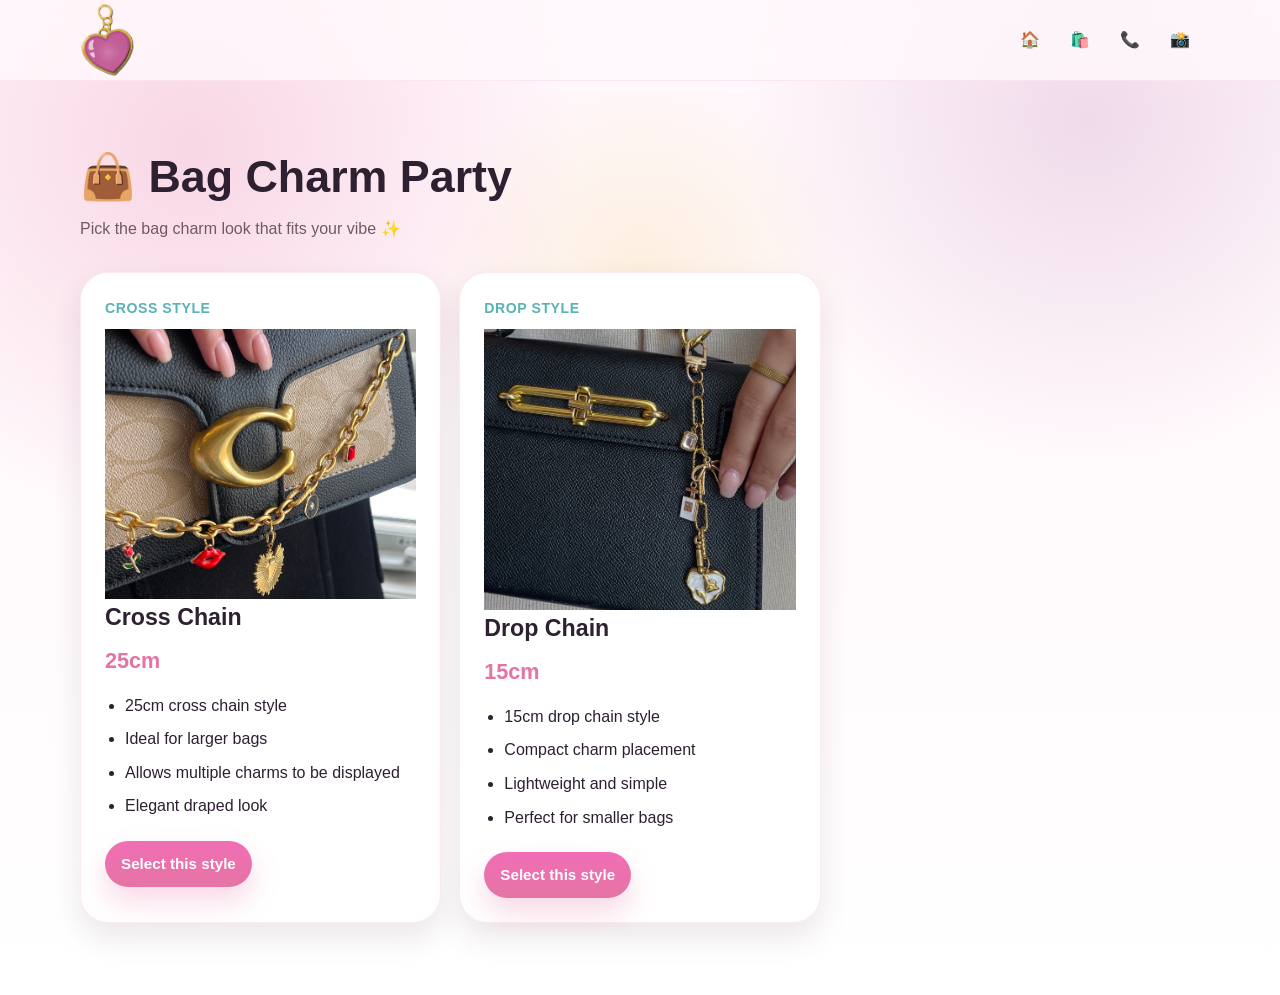
==== bagcharm.html @ 3f1e947e "Assignment03:Added JavaScript features: hamburger menu, form validation, back-to-top button, dynamic" ====
<!doctype html>
<html lang="en">
  <head>
    <meta charset="utf-8" />
    <meta name="viewport" content="width=device-width, initial-scale=1" />
    <title>Make It Charm</title>
    <link rel="stylesheet" href="styles.css" />
  </head>

  <body class="page-bg">
    <header class="site-header">
      <div class="container header-inner">
          <a class="logo-wrap" href="index.html" aria-label="Make It Charm home">
              <img src="images/charmnobg.png" alt="Make It Charm logo" class="logo-img" />
          </a>
          <button class="nav-toggle" aria-label="Open menu" aria-expanded="false">
            <span></span>
            <span></span>
            <span></span>
          </button>
          <nav class="site-nav" aria-label="Primary navigation">
            <ul class="nav-list">
                <li><a class="nav-link" href="index.html">🏠</a></li>
                <li><a class="nav-link" href="index.html#packages">🛍️</a></li>
                <li><a class="nav-link" href="contact.html">📞</a></li>
                <li><a class="nav-link" href="https://instagram.com/makeitcharmx" target="_blank">📸</a></li>
            </ul>
          </nav>
      </div>
    </header>


      <section class="section">
        <div class="container">
          <h2 class="section-title">👜 Bag Charm Party</h2>
          <p class="subtext">Pick the bag charm look that fits your vibe ✨</p>

          <div class="card-row chain-card-row">
            <article class="price-card chain-card">
              <p class="package-mini-tag">Cross style</p>
              <img src="images/CrossChain.JPG" alt="Cross chain bag charm style" class="chain-image" />
              <h3>Cross Chain</h3>
              <p class="package-price">25cm</p>
              <ul class="list">
                <li>25cm cross chain style</li>
                <li>Ideal for larger bags</li>
                <li>Allows multiple charms to be displayed</li>
                <li>Elegant draped look</li>
              </ul>
              <a class="btn btn-small" href="contact.html">Select this style</a>
            </article>

            <article class="price-card chain-card">
              <p class="package-mini-tag">Drop style</p>
              <img src="images/DropChain.jpeg" alt="Drop chain bag charm style" class="chain-image" />
              <h3>Drop Chain</h3>
              <p class="package-price">15cm</p>
              <ul class="list">
                <li>15cm drop chain style</li>
                <li>Compact charm placement</li>
                <li>Lightweight and simple</li>
                <li>Perfect for smaller bags</li>
              </ul>
              <a class="btn btn-small" href="contact.html">Select this style</a>
            </article>
          </div>
        </div>
      </section>

      <script src="script.js"></script>
      <button id="backToTop" class="back-to-top" aria-label="Back to top">↑</button>
      <script src="script.js"></script>
  </body>
</html>
---- styles.css ----
@font-face {
  font-family: "Candelis Demo";
  src: url("fonts/CandelisDEMO-Regular.ttf") format("truetype");
  font-weight: normal;
  font-style: normal;
}

*,
*::before,
*::after {
  box-sizing: border-box;
}

:root {
  --bg: #fff8fc;
  --surface: #ffffff;
  --surface-soft: #fff2f7;
  --ink: #2d2031;
  --muted: #6f5a69;

  --pink-main: #e574a4;
  --pink-soft: #dd8ab1;
  --pink-warm: #e48798;
  --lilac: #d3a5cb;
  --teal: #59b3b5;
  --yellow: #fec82d;
  --yellow-soft: #f1c15a;
  --peach: #e3a08b;

  --border: rgba(45, 32, 49, 0.12);
  --radius-lg: 28px;
  --radius-md: 20px;
  --radius-sm: 14px;

  --shadow-soft: 0 12px 30px rgba(229, 116, 164, 0.12);
  --shadow-card: 0 14px 30px rgba(45, 32, 49, 0.10);
}

html {
  scroll-behavior: smooth;
}

body {
  margin: 0;
  font-family: "Trebuchet MS", "Segoe UI", Arial, sans-serif;
  color: var(--ink);
  background: var(--bg);
  line-height: 1.6;
}

img {
  max-width: 100%;
  display: block;
}

.container {
  width: min(1120px, 92%);
  margin: 0 auto;
}

.page-bg {
  background:
    radial-gradient(circle at 15% 15%, rgba(229, 116, 164, 0.25), transparent 28%),
    radial-gradient(circle at 85% 12%, rgba(211, 165, 203, 0.35), transparent 25%),
    radial-gradient(circle at 50% 28%, rgba(241, 193, 90, 0.18), transparent 22%),
    linear-gradient(180deg, #fff7fb 0%, #fffafc 45%, #ffffff 100%);
}

/* header */

.site-header {
  position: sticky;
  top: 0;
  z-index: 100;
  background: rgba(255, 248, 252, 0.82);
  backdrop-filter: blur(12px);
  border-bottom: 1px solid rgba(229, 116, 164, 0.12);
}

.header-inner {
  display: flex;
  align-items: center;
  justify-content: space-between;
  min-height: 44px;
  padding: 4px 0;
  gap: 12px;
}

.logo-wrap {
  display: inline-flex;
  align-items: center;
  text-decoration: none;
}

.logo-img {
  width: 72px;
  max-width: none;
  height: auto;
}

.site-nav {
  margin-left: auto;
}

.nav-list {
  display: flex;
  align-items: center;
  gap: 10px;
  list-style: none;
  margin: 0;
  padding: 0;
}

.nav-link {
  display: inline-flex;
  align-items: center;
  justify-content: center;
  padding: 8px 10px;
  border-radius: 999px;
  text-decoration: none;
  color: var(--ink);
  font-weight: 700;
  transition: 0.25s ease;
}

.nav-link:hover,
.nav-link[aria-current="page"] {
  background: rgba(211, 165, 203, 0.24);
  outline: 1px solid rgba(229, 116, 164, 0.16);
  box-shadow: 0 6px 18px rgba(211, 165, 203, 0.18);
}

/* hamburger */

.nav-toggle {
  display: none;
  background: transparent;
  border: none;
  padding: 6px;
  cursor: pointer;
  margin-left: auto;
}

.nav-toggle span {
  display: block;
  width: 24px;
  height: 3px;
  margin: 4px 0;
  border-radius: 999px;
  background: var(--pink-main);
}

/* hero */

.hero {
  position: relative;
  overflow: hidden;
  padding: 120px 0 110px;
  background:
    linear-gradient(
      rgba(239, 177, 212, 0.85),
      rgba(255, 254, 248, 0.92)
    ),
    url("images/heroimg.jpeg");
  background-size: cover;
  background-position: center;
}

.hero::before {
  content: "";
  position: absolute;
  inset: 0;
  background:
    radial-gradient(circle at center, rgba(255, 255, 255, 0.45), transparent 34%);
  pointer-events: none;
}

.hero-centered {
  text-align: center;
}

.hero-content {
  position: relative;
  z-index: 1;
  max-width: 790px;
  margin: 0 auto;
}

.eyebrow {
  display: inline-block;
  margin: 0 0 18px;
  padding: 8px 16px;
  border-radius: 999px;
  background: rgba(255, 255, 255, 0.72);
  border: 1px solid rgba(229, 116, 164, 0.14);
  color: var(--pink-main);
  font-weight: 800;
  letter-spacing: 0.04em;
  text-transform: uppercase;
  font-size: 0.82rem;
}

.hero-title {
  font-family: "Candelis Demo", cursive;
  letter-spacing: 0.02em;
  margin: 0;
  font-size: clamp(2.6rem, 7vw, 5rem);
  line-height: 0.98;
  font-weight: 900;
  color: #ffffff;
  text-shadow:
    4px 4px 0 var(--teal),
    0 12px 28px rgba(229, 116, 164, 0.25);
}

.hero-description {
  max-width: 640px;
  margin: 24px auto 0;
  font-size: 1.08rem;
  color: var(--ink);
}

.hero-description-secondary {
  max-width: 560px;
  color: var(--muted);
  margin-top: 10px;
}

.hero-actions {
  display: flex;
  justify-content: center;
  flex-wrap: wrap;
  gap: 14px;
  margin-top: 34px;
}

/* buttons */

.btn {
  display: inline-block;
  padding: 14px 24px;
  border-radius: 999px;
  border: none;
  text-decoration: none;
  font-weight: 800;
  cursor: pointer;
  transition: transform 0.22s ease, box-shadow 0.22s ease, filter 0.22s ease;
}

.btn:hover {
  transform: translateY(-2px);
}

.hero-cta,
.btn-small,
.btn {
  background: linear-gradient(180deg, #f16eb5 0%, #e574a4 100%);
  color: #ffffff;
  box-shadow: 0 14px 28px rgba(229, 116, 164, 0.28);
}

.btn:hover {
  filter: brightness(1.03);
  box-shadow: 0 16px 30px rgba(229, 116, 164, 0.34);
}

.btn-secondary {
  background: rgba(255, 255, 255, 0.88);
  color: var(--ink);
  border: 1px solid rgba(89, 179, 181, 0.28);
  box-shadow: 0 10px 20px rgba(89, 179, 181, 0.12);
}

.btn-small {
  padding: 11px 16px;
  font-size: 0.95rem;
}

/* layout sections */

.section {
  padding: 72px 0;
}

.section-alt {
  background:
    linear-gradient(180deg, rgba(255, 245, 250, 0.6), rgba(255, 255, 255, 1));
}

.section-title {
  margin: 0 0 12px;
  font-size: clamp(2rem, 4vw, 2.8rem);
  line-height: 1.05;
}

.subtext {
  max-width: 62ch;
  color: var(--muted);
  margin-bottom: 28px;
}

/* steps */

.steps {
  display: grid;
  grid-template-columns: repeat(3, minmax(0, 1fr));
  gap: 18px;
  margin-top: 28px;
}

.step-card {
  background: rgba(255, 255, 255, 0.82);
  border: 1px solid rgba(229, 116, 164, 0.14);
  border-radius: var(--radius-lg);
  padding: 26px 22px;
  box-shadow: var(--shadow-soft);
}

.step-number {
  margin: 0 0 10px;
  color: var(--pink-main);
  font-weight: 900;
  font-size: 0.88rem;
  letter-spacing: 0.08em;
}

.step-card h3 {
  margin: 0 0 10px;
  font-size: 1.3rem;
}

.step-card p:last-child {
  margin-bottom: 0;
}

/* cards */

.card-row {
  display: grid;
  grid-template-columns: repeat(3, minmax(0, 1fr));
  gap: 18px;
  margin-top: 30px;
}

.price-card {
  background: var(--surface);
  border-radius: var(--radius-lg);
  padding: 24px;
  border: 1px solid rgba(229, 116, 164, 0.14);
  box-shadow: var(--shadow-card);
}

.featured-card {
  transform: translateY(-6px);
  border: 2px solid rgba(89, 179, 181, 0.34);
}

.package-mini-tag {
  margin: 0 0 10px;
  color: var(--teal);
  font-size: 0.88rem;
  font-weight: 800;
  text-transform: uppercase;
  letter-spacing: 0.04em;
}

.price-card h3 {
  margin: 0 0 8px;
  font-size: 1.45rem;
}

.package-price {
  margin: 0 0 14px;
  font-size: 1.35rem;
  font-weight: 900;
  color: var(--pink-main);
}

.list {
  margin: 0 0 22px;
  padding-left: 20px;
}

.list li {
  margin-bottom: 8px;
}

/* form */

.form-card {
  background: rgba(255, 255, 255, 0.88);
  border-radius: 28px;
  padding: 32px;
  border: 1px solid rgba(229, 116, 164, 0.14);
  box-shadow: 0 14px 30px rgba(45, 32, 49, 0.10);
  max-width: 760px;
}

.booking-form {
  margin-top: 24px;
}

.form-grid {
  display: grid;
  grid-template-columns: repeat(2, minmax(0, 1fr));
  gap: 18px;
  margin-bottom: 20px;
}

.field {
  display: flex;
  flex-direction: column;
  gap: 8px;
}

.field-full {
  grid-column: 1 / -1;
}

.field label {
  font-weight: 700;
  color: var(--ink);
}

input,
select,
textarea {
  width: 100%;
  padding: 14px 16px;
  border-radius: 16px;
  border: 1px solid rgba(45, 32, 49, 0.14);
  background: #ffffff;
  font: inherit;
  color: var(--ink);
}

textarea {
  resize: vertical;
  min-height: 140px;
}

input:focus,
select:focus,
textarea:focus {
  outline: none;
  border-color: var(--pink-main);
  box-shadow: 0 0 0 4px rgba(229, 116, 164, 0.14);
}

.error-message {
  min-height: 1rem;
  font-size: 0.88rem;
  color: #d14d7d;
}

.form-success {
  margin-top: 14px;
  font-weight: 700;
  color: var(--teal);
}

/* booking note */

.booking-note {
  margin-top: 28px;
  padding: 22px 24px;
  border-radius: var(--radius-md);
  background: linear-gradient(180deg, rgba(255, 242, 247, 0.95), rgba(255, 255, 255, 0.95));
  border: 1px solid rgba(229, 116, 164, 0.14);
}

.booking-note p {
  margin: 0 0 10px;
}

.booking-note p:last-child {
  margin-bottom: 0;
}

/* faq */

.faq-list {
  display: grid;
  gap: 14px;
  margin-top: 24px;
}

.faq-item {
  background: rgba(255, 255, 255, 0.88);
  border: 1px solid rgba(229, 116, 164, 0.14);
  border-radius: 20px;
  overflow: hidden;
  box-shadow: var(--shadow-soft);
}

.faq-question {
  width: 100%;
  background: transparent;
  border: none;
  text-align: left;
  padding: 18px 20px;
  font: inherit;
  font-weight: 800;
  color: var(--ink);
  cursor: pointer;
  display: flex;
  justify-content: space-between;
  align-items: center;
}

.faq-question:hover {
  background: rgba(255, 242, 247, 0.55);
}

.faq-answer {
  max-height: 0;
  overflow: hidden;
  transition: max-height 0.3s ease, padding 0.3s ease;
  padding: 0 20px;
}

.faq-item.active .faq-answer {
  max-height: 220px;
  padding: 0 20px 18px;
}

.faq-answer p {
  margin: 0;
}

.faq-icon {
  font-size: 1.2rem;
  color: var(--pink-main);
  margin-left: 12px;
  flex-shrink: 0;
}

/* back to top */

.back-to-top {
  position: fixed;
  right: 20px;
  bottom: 20px;
  width: 48px;
  height: 48px;
  border: none;
  border-radius: 999px;
  background: linear-gradient(180deg, #f16eb5 0%, #e574a4 100%);
  color: #ffffff;
  font-size: 1.2rem;
  font-weight: 800;
  cursor: pointer;
  box-shadow: 0 12px 24px rgba(229, 116, 164, 0.28);
  display: none;
  z-index: 200;
}

.back-to-top.show {
  display: block;
}

/* footer */

.site-footer {
  padding: 22px 0;
  border-top: 1px solid rgba(229, 116, 164, 0.14);
  background: rgba(255, 255, 255, 0.75);
}

.footer-inner {
  display: flex;
  justify-content: space-between;
  align-items: center;
  gap: 14px;
}

.footer-link {
  color: var(--pink-main);
  text-decoration: none;
  font-weight: 700;
}

.footer-link:hover {
  text-decoration: underline;
}

/* medium screens */

@media (max-width: 900px) {
  .steps,
  .card-row {
    grid-template-columns: 1fr;
  }

  .featured-card {
    transform: none;
  }
}

@font-face {
  font-family: "Candelis Demo";
  src: url("fonts/CandelisDEMO-Regular.ttf") format("truetype");
  font-weight: normal;
  font-style: normal;
}

*,
*::before,
*::after {
  box-sizing: border-box;
}

:root {
  --bg: #fff8fc;
  --surface: #ffffff;
  --surface-soft: #fff2f7;
  --ink: #2d2031;
  --muted: #6f5a69;

  --pink-main: #e574a4;
  --pink-soft: #dd8ab1;
  --pink-warm: #e48798;
  --lilac: #d3a5cb;
  --teal: #59b3b5;
  --yellow: #fec82d;
  --yellow-soft: #f1c15a;
  --peach: #e3a08b;

  --border: rgba(45, 32, 49, 0.12);
  --radius-lg: 28px;
  --radius-md: 20px;
  --radius-sm: 14px;

  --shadow-soft: 0 12px 30px rgba(229, 116, 164, 0.12);
  --shadow-card: 0 14px 30px rgba(45, 32, 49, 0.10);
}

html {
  scroll-behavior: smooth;
}

body {
  margin: 0;
  font-family: "Trebuchet MS", "Segoe UI", Arial, sans-serif;
  color: var(--ink);
  background: var(--bg);
  line-height: 1.6;
}

img {
  max-width: 100%;
  display: block;
}

.container {
  width: min(1120px, 92%);
  margin: 0 auto;
}

.page-bg {
  background:
    radial-gradient(circle at 15% 15%, rgba(229, 116, 164, 0.25), transparent 28%),
    radial-gradient(circle at 85% 12%, rgba(211, 165, 203, 0.35), transparent 25%),
    radial-gradient(circle at 50% 28%, rgba(241, 193, 90, 0.18), transparent 22%),
    linear-gradient(180deg, #fff7fb 0%, #fffafc 45%, #ffffff 100%);
}

/* header */

.site-header {
  position: sticky;
  top: 0;
  z-index: 100;
  background: rgba(255, 248, 252, 0.82);
  backdrop-filter: blur(12px);
  border-bottom: 1px solid rgba(229, 116, 164, 0.12);
}

.header-inner {
  display: flex;
  align-items: center;
  justify-content: space-between;
  min-height: 44px;
  padding: 4px 0;
  gap: 12px;
}

.logo-wrap {
  display: inline-flex;
  align-items: center;
  text-decoration: none;
}

.logo-img {
  width: 72px;
  max-width: none;
  height: auto;
}

.site-nav {
  margin-left: auto;
}

.nav-list {
  display: flex;
  align-items: center;
  gap: 10px;
  list-style: none;
  margin: 0;
  padding: 0;
}

.nav-link {
  display: inline-flex;
  align-items: center;
  justify-content: center;
  padding: 8px 10px;
  border-radius: 999px;
  text-decoration: none;
  color: var(--ink);
  font-weight: 700;
  transition: 0.25s ease;
}

.nav-link:hover,
.nav-link[aria-current="page"] {
  background: rgba(211, 165, 203, 0.24);
  outline: 1px solid rgba(229, 116, 164, 0.16);
  box-shadow: 0 6px 18px rgba(211, 165, 203, 0.18);
}

/* hamburger */

.nav-toggle {
  display: none;
  background: transparent;
  border: none;
  padding: 6px;
  cursor: pointer;
  margin-left: auto;
}

.nav-toggle span {
  display: block;
  width: 24px;
  height: 3px;
  margin: 4px 0;
  border-radius: 999px;
  background: var(--pink-main);
}

/* hero */

.hero {
  position: relative;
  overflow: hidden;
  padding: 120px 0 110px;
  background:
    linear-gradient(
      rgba(239, 177, 212, 0.85),
      rgba(255, 254, 248, 0.92)
    ),
    url("images/heroimg.jpeg");
  background-size: cover;
  background-position: center;
}

.hero::before {
  content: "";
  position: absolute;
  inset: 0;
  background:
    radial-gradient(circle at center, rgba(255, 255, 255, 0.45), transparent 34%);
  pointer-events: none;
}

.hero-centered {
  text-align: center;
}

.hero-content {
  position: relative;
  z-index: 1;
  max-width: 790px;
  margin: 0 auto;
}

.eyebrow {
  display: inline-block;
  margin: 0 0 18px;
  padding: 8px 16px;
  border-radius: 999px;
  background: rgba(255, 255, 255, 0.72);
  border: 1px solid rgba(229, 116, 164, 0.14);
  color: var(--pink-main);
  font-weight: 800;
  letter-spacing: 0.04em;
  text-transform: uppercase;
  font-size: 0.82rem;
}

.hero-title {
  font-family: "Candelis Demo", cursive;
  letter-spacing: 0.02em;
  margin: 0;
  font-size: clamp(2.6rem, 7vw, 5rem);
  line-height: 0.98;
  font-weight: 900;
  color: #ffffff;
  text-shadow:
    4px 4px 0 var(--teal),
    0 12px 28px rgba(229, 116, 164, 0.25);
}

.hero-description {
  max-width: 640px;
  margin: 24px auto 0;
  font-size: 1.08rem;
  color: var(--ink);
}

.hero-description-secondary {
  max-width: 560px;
  color: var(--muted);
  margin-top: 10px;
}

.hero-actions {
  display: flex;
  justify-content: center;
  flex-wrap: wrap;
  gap: 14px;
  margin-top: 34px;
}

/* buttons */

.btn {
  display: inline-block;
  padding: 14px 24px;
  border-radius: 999px;
  border: none;
  text-decoration: none;
  font-weight: 800;
  cursor: pointer;
  transition: transform 0.22s ease, box-shadow 0.22s ease, filter 0.22s ease;
}

.btn:hover {
  transform: translateY(-2px);
}

.hero-cta,
.btn-small,
.btn {
  background: linear-gradient(180deg, #f16eb5 0%, #e574a4 100%);
  color: #ffffff;
  box-shadow: 0 14px 28px rgba(229, 116, 164, 0.28);
}

.btn:hover {
  filter: brightness(1.03);
  box-shadow: 0 16px 30px rgba(229, 116, 164, 0.34);
}

.btn-secondary {
  background: rgba(255, 255, 255, 0.88);
  color: var(--ink);
  border: 1px solid rgba(89, 179, 181, 0.28);
  box-shadow: 0 10px 20px rgba(89, 179, 181, 0.12);
}

.btn-small {
  padding: 11px 16px;
  font-size: 0.95rem;
}

/* layout sections */

.section {
  padding: 72px 0;
}

.section-alt {
  background:
    linear-gradient(180deg, rgba(255, 245, 250, 0.6), rgba(255, 255, 255, 1));
}

.section-title {
  margin: 0 0 12px;
  font-size: clamp(2rem, 4vw, 2.8rem);
  line-height: 1.05;
}

.subtext {
  max-width: 62ch;
  color: var(--muted);
  margin-bottom: 28px;
}

/* steps */

.steps {
  display: grid;
  grid-template-columns: repeat(3, minmax(0, 1fr));
  gap: 18px;
  margin-top: 28px;
}

.step-card {
  background: rgba(255, 255, 255, 0.82);
  border: 1px solid rgba(229, 116, 164, 0.14);
  border-radius: var(--radius-lg);
  padding: 26px 22px;
  box-shadow: var(--shadow-soft);
}

.step-number {
  margin: 0 0 10px;
  color: var(--pink-main);
  font-weight: 900;
  font-size: 0.88rem;
  letter-spacing: 0.08em;
}

.step-card h3 {
  margin: 0 0 10px;
  font-size: 1.3rem;
}

.step-card p:last-child {
  margin-bottom: 0;
}

/* cards */

.card-row {
  display: grid;
  grid-template-columns: repeat(3, minmax(0, 1fr));
  gap: 18px;
  margin-top: 30px;
}

.price-card {
  background: var(--surface);
  border-radius: var(--radius-lg);
  padding: 24px;
  border: 1px solid rgba(229, 116, 164, 0.14);
  box-shadow: var(--shadow-card);
}

.featured-card {
  transform: translateY(-6px);
  border: 2px solid rgba(89, 179, 181, 0.34);
}

.package-mini-tag {
  margin: 0 0 10px;
  color: var(--teal);
  font-size: 0.88rem;
  font-weight: 800;
  text-transform: uppercase;
  letter-spacing: 0.04em;
}

.price-card h3 {
  margin: 0 0 8px;
  font-size: 1.45rem;
}

.package-price {
  margin: 0 0 14px;
  font-size: 1.35rem;
  font-weight: 900;
  color: var(--pink-main);
}

.list {
  margin: 0 0 22px;
  padding-left: 20px;
}

.list li {
  margin-bottom: 8px;
}

/* form */

.form-card {
  background: rgba(255, 255, 255, 0.88);
  border-radius: 28px;
  padding: 32px;
  border: 1px solid rgba(229, 116, 164, 0.14);
  box-shadow: 0 14px 30px rgba(45, 32, 49, 0.10);
  max-width: 760px;
}

.booking-form {
  margin-top: 24px;
}

.form-grid {
  display: grid;
  grid-template-columns: repeat(2, minmax(0, 1fr));
  gap: 18px;
  margin-bottom: 20px;
}

.field {
  display: flex;
  flex-direction: column;
  gap: 8px;
}

.field-full {
  grid-column: 1 / -1;
}

.field label {
  font-weight: 700;
  color: var(--ink);
}

input,
select,
textarea {
  width: 100%;
  padding: 14px 16px;
  border-radius: 16px;
  border: 1px solid rgba(45, 32, 49, 0.14);
  background: #ffffff;
  font: inherit;
  color: var(--ink);
}

textarea {
  resize: vertical;
  min-height: 140px;
}

input:focus,
select:focus,
textarea:focus {
  outline: none;
  border-color: var(--pink-main);
  box-shadow: 0 0 0 4px rgba(229, 116, 164, 0.14);
}

.error-message {
  min-height: 1rem;
  font-size: 0.88rem;
  color: #d14d7d;
}

.form-success {
  margin-top: 14px;
  font-weight: 700;
  color: var(--teal);
}

/* booking note */

.booking-note {
  margin-top: 28px;
  padding: 22px 24px;
  border-radius: var(--radius-md);
  background: linear-gradient(180deg, rgba(255, 242, 247, 0.95), rgba(255, 255, 255, 0.95));
  border: 1px solid rgba(229, 116, 164, 0.14);
}

.booking-note p {
  margin: 0 0 10px;
}

.booking-note p:last-child {
  margin-bottom: 0;
}

/* faq */

.faq-list {
  display: grid;
  gap: 14px;
  margin-top: 24px;
}

.faq-item {
  background: rgba(255, 255, 255, 0.88);
  border: 1px solid rgba(229, 116, 164, 0.14);
  border-radius: 20px;
  overflow: hidden;
  box-shadow: var(--shadow-soft);
}

.faq-question {
  width: 100%;
  background: transparent;
  border: none;
  text-align: left;
  padding: 18px 20px;
  font: inherit;
  font-weight: 800;
  color: var(--ink);
  cursor: pointer;
  display: flex;
  justify-content: space-between;
  align-items: center;
}

.faq-question:hover {
  background: rgba(255, 242, 247, 0.55);
}

.faq-answer {
  max-height: 0;
  overflow: hidden;
  transition: max-height 0.3s ease, padding 0.3s ease;
  padding: 0 20px;
}

.faq-item.active .faq-answer {
  max-height: 220px;
  padding: 0 20px 18px;
}

.faq-answer p {
  margin: 0;
}

.faq-icon {
  font-size: 1.2rem;
  color: var(--pink-main);
  margin-left: 12px;
  flex-shrink: 0;
}

/* back to top */

.back-to-top {
  position: fixed;
  right: 20px;
  bottom: 20px;
  width: 48px;
  height: 48px;
  border: none;
  border-radius: 999px;
  background: linear-gradient(180deg, #f16eb5 0%, #e574a4 100%);
  color: #ffffff;
  font-size: 1.2rem;
  font-weight: 800;
  cursor: pointer;
  box-shadow: 0 12px 24px rgba(229, 116, 164, 0.28);
  display: none;
  z-index: 200;
}

.back-to-top.show {
  display: block;
}

/* footer */

.site-footer {
  padding: 22px 0;
  border-top: 1px solid rgba(229, 116, 164, 0.14);
  background: rgba(255, 255, 255, 0.75);
}

.footer-inner {
  display: flex;
  justify-content: space-between;
  align-items: center;
  gap: 14px;
}

.footer-link {
  color: var(--pink-main);
  text-decoration: none;
  font-weight: 700;
}

.footer-link:hover {
  text-decoration: underline;
}

/* medium screens */

@media (max-width: 900px) {
  .steps,
  .card-row {
    grid-template-columns: 1fr;
  }

  .featured-card {
    transform: none;
  }
}

@media (max-width: 768px) {
  .nav-toggle {
    display: block;
    position: relative;
    z-index: 202;
  }

  .site-nav {
    display: block;
    position: fixed;
    top: 0;
    right: -220px;
    width: 220px;
    height: 100vh;
    background: rgba(255, 248, 252, 0.96);
    backdrop-filter: blur(12px);
    box-shadow: -8px 0 24px rgba(45, 32, 49, 0.12);
    padding: 90px 20px 20px;
    transition: right 0.3s ease;
    z-index: 201;
  }

  .site-nav.nav-open {
    right: 0;
  }

  .header-inner {
    flex-wrap: nowrap;
    align-items: center;
  }

  .nav-list {
    height: 100%;
    display: flex;
    flex-direction: column;
    justify-content: flex-start;
    align-items: center;
    gap: 18px;
    width: 100%;
    padding: 0;
    margin: 0;
  }

  .nav-link {
    width: auto;
    min-width: 56px;
    min-height: 56px;
    justify-content: center;
    font-size: 1.5rem;
    border-radius: 999px;
  }
}

/* small screens */

@media (max-width: 680px) {
  .hero {
    padding: 90px 0 80px;
  }

  .hero-description {
    font-size: 1rem;
  }

  .section {
    padding: 56px 0;
  }

  .form-card {
    padding: 22px;
  }

  .form-grid {
    grid-template-columns: 1fr;
  }

  .footer-inner {
    flex-direction: column;
    align-items: flex-start;
  }
}
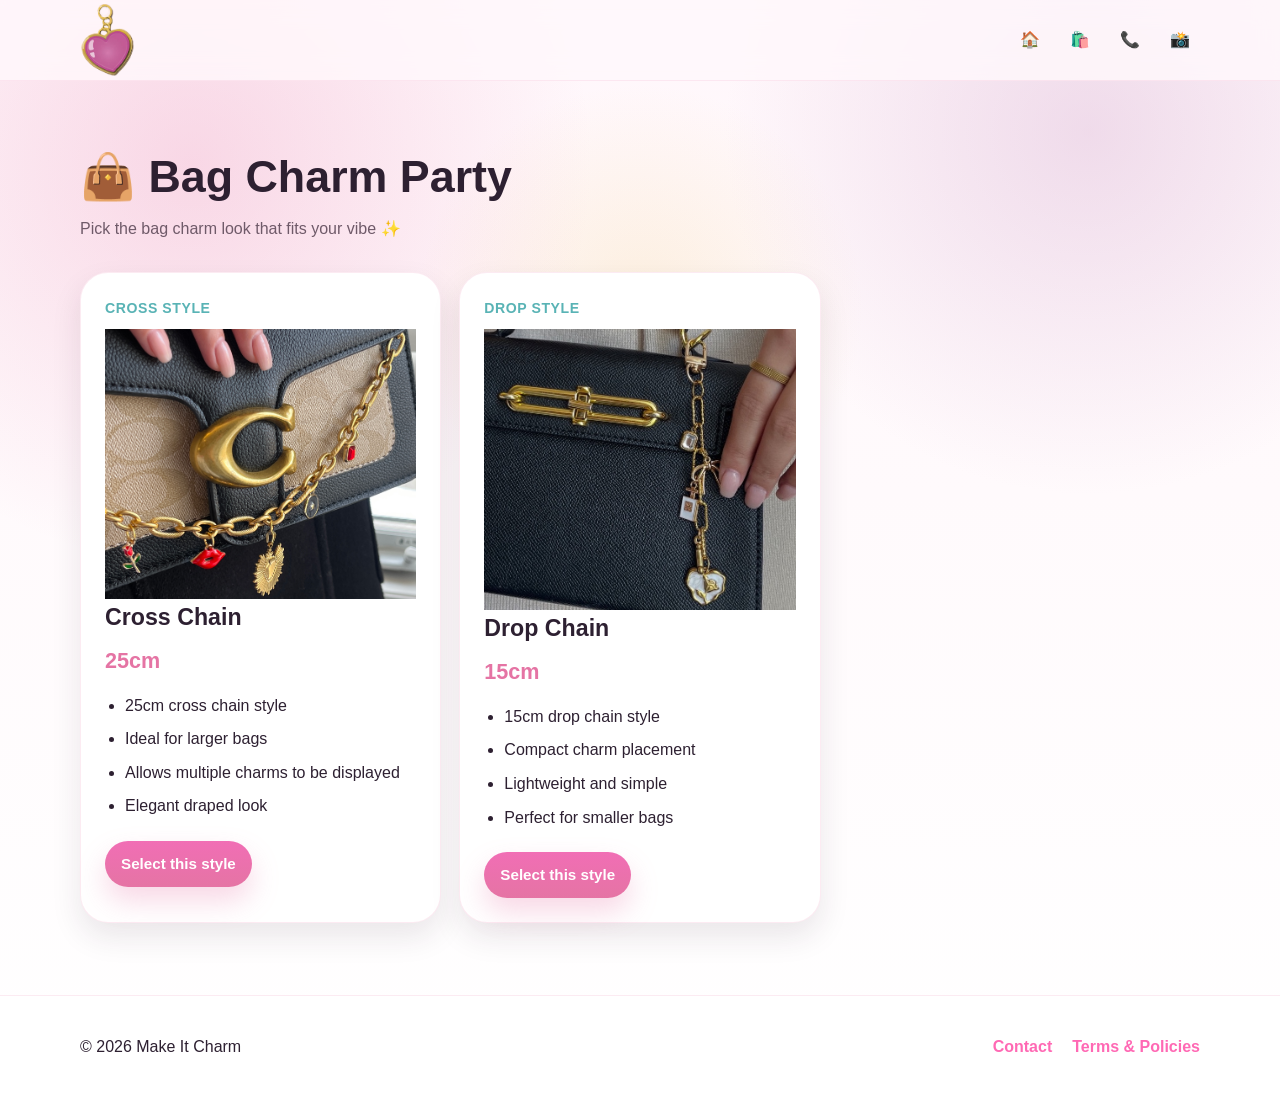
==== commit c8c73a9f: "Edits" ====
--- a/bagcharm.html
+++ b/bagcharm.html
@@ -47,7 +47,7 @@
                 <li>Allows multiple charms to be displayed</li>
                 <li>Elegant draped look</li>
               </ul>
-              <a class="btn btn-small" href="contact.html">Select this style</a>
+              <a class="btn btn-small" href="booking.html">Select this style</a>
             </article>
 
             <article class="price-card chain-card">
@@ -61,7 +61,7 @@
                 <li>Lightweight and simple</li>
                 <li>Perfect for smaller bags</li>
               </ul>
-              <a class="btn btn-small" href="contact.html">Select this style</a>
+              <a class="btn btn-small" href="booking.html">Select this style</a>
             </article>
           </div>
         </div>
@@ -71,4 +71,14 @@
       <button id="backToTop" class="back-to-top" aria-label="Back to top">↑</button>
       <script src="script.js"></script>
   </body>
+  <footer class="site-footer">
+      <div class="container footer-inner">
+        <p>© <span id="year"></span> Make It Charm</p>
+
+        <div class="footer-links">
+          <a class="footer-link" href="contact.html">Contact</a>
+          <a class="footer-link" href="terms.html">Terms & Policies</a>
+        </div>
+      </div>
+    </footer>
 </html>
--- a/styles.css
+++ b/styles.css
@@ -1170,17 +1170,40 @@
   display: flex;
   justify-content: space-between;
   align-items: center;
-  gap: 14px;
-}
-
-.footer-link {
-  color: var(--pink-main);
+}
+
+.footer-links {
+  display: flex;
+  gap: 20px;
+}
+
+.footer-links a {
+  color: #ff69b4; /* your pink */
   text-decoration: none;
-  font-weight: 700;
+  font-weight: 500;
+ font-weight: 700;
 }
 
 .footer-link:hover {
   text-decoration: underline;
+}
+
+.policy-box {
+  background: white;
+  padding: 30px;
+  border-radius: 20px;
+  box-shadow: 0 10px 30px rgba(0,0,0,0.05);
+  margin-top: 20px;
+}
+
+.policy-box h3 {
+  margin-top: 20px;
+
+}
+
+.policy-box p {
+  margin-top: 5px;
+  line-height: 1.6;
 }
 
 /* medium screens */
@@ -1272,8 +1295,9 @@
     grid-template-columns: 1fr;
   }
 
-  .footer-inner {
-    flex-direction: column;
-    align-items: flex-start;
-  }
+.footer-inner {
+  flex-direction: column;
+  align-items: center;
+  text-align: center;
+}
 }
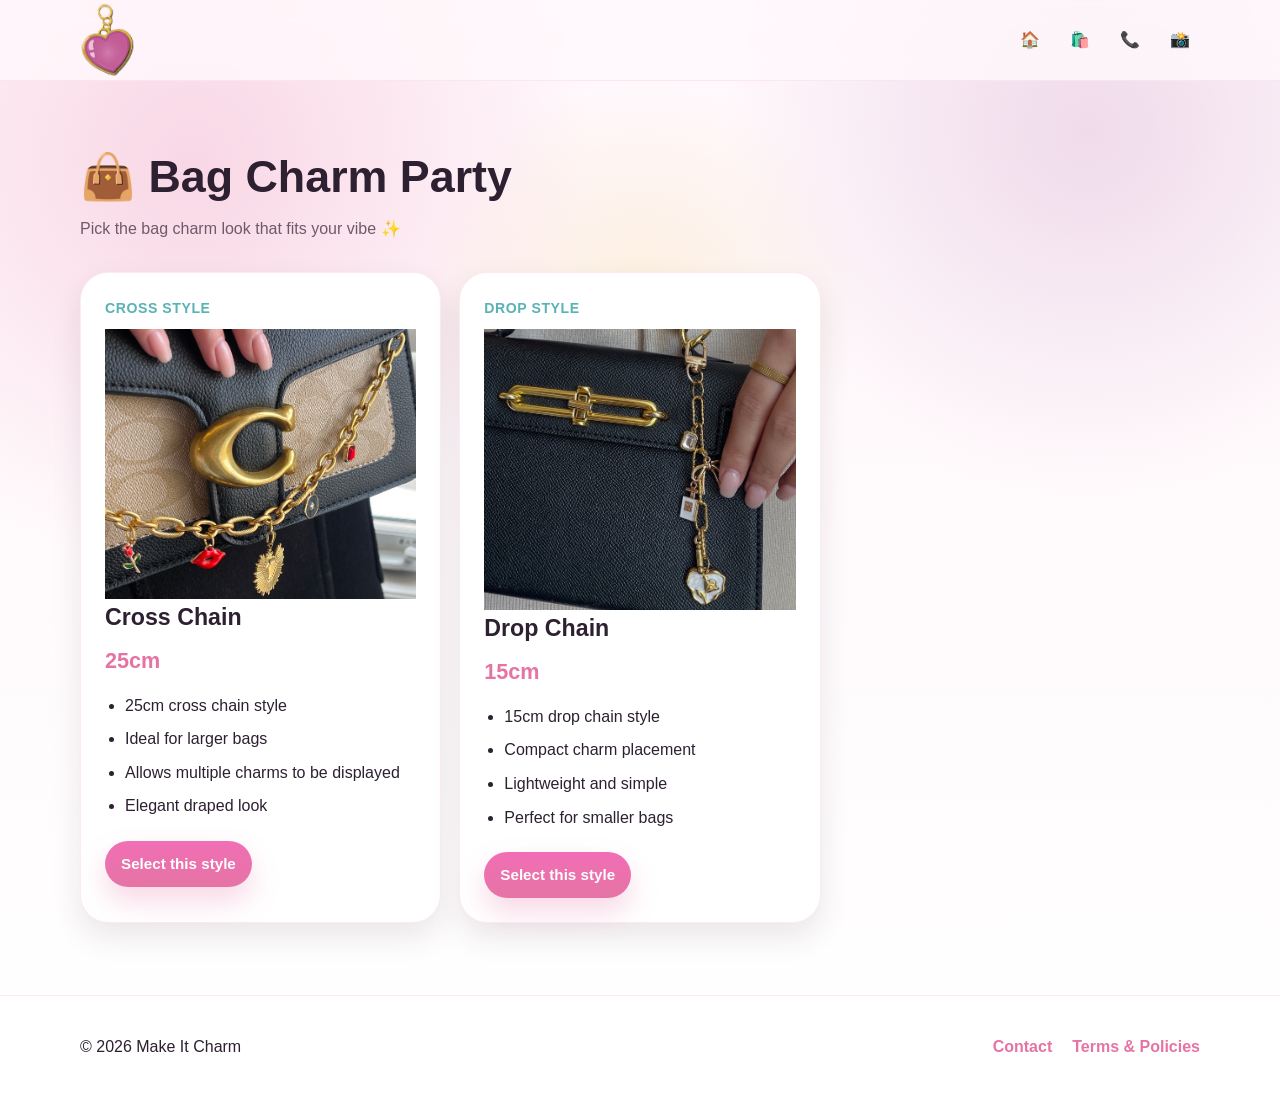
==== commit 9a9fe711: "update" ====
--- a/bagcharm.html
+++ b/bagcharm.html
@@ -5,6 +5,8 @@
     <meta name="viewport" content="width=device-width, initial-scale=1" />
     <title>Make It Charm</title>
     <link rel="stylesheet" href="styles.css" />
+    <link rel="icon" type="image/png" href="images/favicon.png">
+
   </head>
 
   <body class="page-bg">
--- a/styles.css
+++ b/styles.css
@@ -574,631 +574,35 @@
   gap: 14px;
 }
 
-.footer-link {
+.footer-links {
+  display: flex;
+  gap: 20px;
+}
+
+.footer-link,
+.footer-links a {
   color: var(--pink-main);
   text-decoration: none;
   font-weight: 700;
 }
 
-.footer-link:hover {
+.footer-link:hover,
+.footer-links a:hover {
   text-decoration: underline;
 }
 
-/* medium screens */
-
-@media (max-width: 900px) {
-  .steps,
-  .card-row {
-    grid-template-columns: 1fr;
-  }
-
-  .featured-card {
-    transform: none;
-  }
-}
-
-@font-face {
-  font-family: "Candelis Demo";
-  src: url("fonts/CandelisDEMO-Regular.ttf") format("truetype");
-  font-weight: normal;
-  font-style: normal;
-}
-
-*,
-*::before,
-*::after {
-  box-sizing: border-box;
-}
-
-:root {
-  --bg: #fff8fc;
-  --surface: #ffffff;
-  --surface-soft: #fff2f7;
-  --ink: #2d2031;
-  --muted: #6f5a69;
-
-  --pink-main: #e574a4;
-  --pink-soft: #dd8ab1;
-  --pink-warm: #e48798;
-  --lilac: #d3a5cb;
-  --teal: #59b3b5;
-  --yellow: #fec82d;
-  --yellow-soft: #f1c15a;
-  --peach: #e3a08b;
-
-  --border: rgba(45, 32, 49, 0.12);
-  --radius-lg: 28px;
-  --radius-md: 20px;
-  --radius-sm: 14px;
-
-  --shadow-soft: 0 12px 30px rgba(229, 116, 164, 0.12);
-  --shadow-card: 0 14px 30px rgba(45, 32, 49, 0.10);
-}
-
-html {
-  scroll-behavior: smooth;
-}
-
-body {
-  margin: 0;
-  font-family: "Trebuchet MS", "Segoe UI", Arial, sans-serif;
-  color: var(--ink);
-  background: var(--bg);
-  line-height: 1.6;
-}
-
-img {
-  max-width: 100%;
-  display: block;
-}
-
-.container {
-  width: min(1120px, 92%);
-  margin: 0 auto;
-}
-
-.page-bg {
-  background:
-    radial-gradient(circle at 15% 15%, rgba(229, 116, 164, 0.25), transparent 28%),
-    radial-gradient(circle at 85% 12%, rgba(211, 165, 203, 0.35), transparent 25%),
-    radial-gradient(circle at 50% 28%, rgba(241, 193, 90, 0.18), transparent 22%),
-    linear-gradient(180deg, #fff7fb 0%, #fffafc 45%, #ffffff 100%);
-}
-
-/* header */
-
-.site-header {
-  position: sticky;
-  top: 0;
-  z-index: 100;
-  background: rgba(255, 248, 252, 0.82);
-  backdrop-filter: blur(12px);
-  border-bottom: 1px solid rgba(229, 116, 164, 0.12);
-}
-
-.header-inner {
-  display: flex;
-  align-items: center;
-  justify-content: space-between;
-  min-height: 44px;
-  padding: 4px 0;
-  gap: 12px;
-}
-
-.logo-wrap {
-  display: inline-flex;
-  align-items: center;
-  text-decoration: none;
-}
-
-.logo-img {
-  width: 72px;
-  max-width: none;
-  height: auto;
-}
-
-.site-nav {
-  margin-left: auto;
-}
-
-.nav-list {
-  display: flex;
-  align-items: center;
-  gap: 10px;
-  list-style: none;
-  margin: 0;
-  padding: 0;
-}
-
-.nav-link {
-  display: inline-flex;
-  align-items: center;
-  justify-content: center;
-  padding: 8px 10px;
-  border-radius: 999px;
-  text-decoration: none;
-  color: var(--ink);
-  font-weight: 700;
-  transition: 0.25s ease;
-}
-
-.nav-link:hover,
-.nav-link[aria-current="page"] {
-  background: rgba(211, 165, 203, 0.24);
-  outline: 1px solid rgba(229, 116, 164, 0.16);
-  box-shadow: 0 6px 18px rgba(211, 165, 203, 0.18);
-}
-
-/* hamburger */
-
-.nav-toggle {
-  display: none;
-  background: transparent;
-  border: none;
-  padding: 6px;
-  cursor: pointer;
-  margin-left: auto;
-}
-
-.nav-toggle span {
-  display: block;
-  width: 24px;
-  height: 3px;
-  margin: 4px 0;
-  border-radius: 999px;
-  background: var(--pink-main);
-}
-
-/* hero */
-
-.hero {
-  position: relative;
-  overflow: hidden;
-  padding: 120px 0 110px;
-  background:
-    linear-gradient(
-      rgba(239, 177, 212, 0.85),
-      rgba(255, 254, 248, 0.92)
-    ),
-    url("images/heroimg.jpeg");
-  background-size: cover;
-  background-position: center;
-}
-
-.hero::before {
-  content: "";
-  position: absolute;
-  inset: 0;
-  background:
-    radial-gradient(circle at center, rgba(255, 255, 255, 0.45), transparent 34%);
-  pointer-events: none;
-}
-
-.hero-centered {
-  text-align: center;
-}
-
-.hero-content {
-  position: relative;
-  z-index: 1;
-  max-width: 790px;
-  margin: 0 auto;
-}
-
-.eyebrow {
-  display: inline-block;
-  margin: 0 0 18px;
-  padding: 8px 16px;
-  border-radius: 999px;
-  background: rgba(255, 255, 255, 0.72);
-  border: 1px solid rgba(229, 116, 164, 0.14);
-  color: var(--pink-main);
-  font-weight: 800;
-  letter-spacing: 0.04em;
-  text-transform: uppercase;
-  font-size: 0.82rem;
-}
-
-.hero-title {
-  font-family: "Candelis Demo", cursive;
-  letter-spacing: 0.02em;
-  margin: 0;
-  font-size: clamp(2.6rem, 7vw, 5rem);
-  line-height: 0.98;
-  font-weight: 900;
-  color: #ffffff;
-  text-shadow:
-    4px 4px 0 var(--teal),
-    0 12px 28px rgba(229, 116, 164, 0.25);
-}
-
-.hero-description {
-  max-width: 640px;
-  margin: 24px auto 0;
-  font-size: 1.08rem;
-  color: var(--ink);
-}
-
-.hero-description-secondary {
-  max-width: 560px;
-  color: var(--muted);
-  margin-top: 10px;
-}
-
-.hero-actions {
-  display: flex;
-  justify-content: center;
-  flex-wrap: wrap;
-  gap: 14px;
-  margin-top: 34px;
-}
-
-/* buttons */
-
-.btn {
-  display: inline-block;
-  padding: 14px 24px;
-  border-radius: 999px;
-  border: none;
-  text-decoration: none;
-  font-weight: 800;
-  cursor: pointer;
-  transition: transform 0.22s ease, box-shadow 0.22s ease, filter 0.22s ease;
-}
-
-.btn:hover {
-  transform: translateY(-2px);
-}
-
-.hero-cta,
-.btn-small,
-.btn {
-  background: linear-gradient(180deg, #f16eb5 0%, #e574a4 100%);
-  color: #ffffff;
-  box-shadow: 0 14px 28px rgba(229, 116, 164, 0.28);
-}
-
-.btn:hover {
-  filter: brightness(1.03);
-  box-shadow: 0 16px 30px rgba(229, 116, 164, 0.34);
-}
-
-.btn-secondary {
-  background: rgba(255, 255, 255, 0.88);
-  color: var(--ink);
-  border: 1px solid rgba(89, 179, 181, 0.28);
-  box-shadow: 0 10px 20px rgba(89, 179, 181, 0.12);
-}
-
-.btn-small {
-  padding: 11px 16px;
-  font-size: 0.95rem;
-}
-
-/* layout sections */
-
-.section {
-  padding: 72px 0;
-}
-
-.section-alt {
-  background:
-    linear-gradient(180deg, rgba(255, 245, 250, 0.6), rgba(255, 255, 255, 1));
-}
-
-.section-title {
-  margin: 0 0 12px;
-  font-size: clamp(2rem, 4vw, 2.8rem);
-  line-height: 1.05;
-}
-
-.subtext {
-  max-width: 62ch;
-  color: var(--muted);
-  margin-bottom: 28px;
-}
-
-/* steps */
-
-.steps {
-  display: grid;
-  grid-template-columns: repeat(3, minmax(0, 1fr));
-  gap: 18px;
-  margin-top: 28px;
-}
-
-.step-card {
-  background: rgba(255, 255, 255, 0.82);
-  border: 1px solid rgba(229, 116, 164, 0.14);
-  border-radius: var(--radius-lg);
-  padding: 26px 22px;
-  box-shadow: var(--shadow-soft);
-}
-
-.step-number {
-  margin: 0 0 10px;
-  color: var(--pink-main);
-  font-weight: 900;
-  font-size: 0.88rem;
-  letter-spacing: 0.08em;
-}
-
-.step-card h3 {
-  margin: 0 0 10px;
-  font-size: 1.3rem;
-}
-
-.step-card p:last-child {
-  margin-bottom: 0;
-}
-
-/* cards */
-
-.card-row {
-  display: grid;
-  grid-template-columns: repeat(3, minmax(0, 1fr));
-  gap: 18px;
-  margin-top: 30px;
-}
-
-.price-card {
-  background: var(--surface);
-  border-radius: var(--radius-lg);
-  padding: 24px;
-  border: 1px solid rgba(229, 116, 164, 0.14);
-  box-shadow: var(--shadow-card);
-}
-
-.featured-card {
-  transform: translateY(-6px);
-  border: 2px solid rgba(89, 179, 181, 0.34);
-}
-
-.package-mini-tag {
-  margin: 0 0 10px;
-  color: var(--teal);
-  font-size: 0.88rem;
-  font-weight: 800;
-  text-transform: uppercase;
-  letter-spacing: 0.04em;
-}
-
-.price-card h3 {
-  margin: 0 0 8px;
-  font-size: 1.45rem;
-}
-
-.package-price {
-  margin: 0 0 14px;
-  font-size: 1.35rem;
-  font-weight: 900;
-  color: var(--pink-main);
-}
-
-.list {
-  margin: 0 0 22px;
-  padding-left: 20px;
-}
-
-.list li {
-  margin-bottom: 8px;
-}
-
-/* form */
-
-.form-card {
-  background: rgba(255, 255, 255, 0.88);
-  border-radius: 28px;
-  padding: 32px;
-  border: 1px solid rgba(229, 116, 164, 0.14);
-  box-shadow: 0 14px 30px rgba(45, 32, 49, 0.10);
-  max-width: 760px;
-}
-
-.booking-form {
-  margin-top: 24px;
-}
-
-.form-grid {
-  display: grid;
-  grid-template-columns: repeat(2, minmax(0, 1fr));
-  gap: 18px;
-  margin-bottom: 20px;
-}
-
-.field {
-  display: flex;
-  flex-direction: column;
-  gap: 8px;
-}
-
-.field-full {
-  grid-column: 1 / -1;
-}
-
-.field label {
-  font-weight: 700;
-  color: var(--ink);
-}
-
-input,
-select,
-textarea {
-  width: 100%;
-  padding: 14px 16px;
-  border-radius: 16px;
-  border: 1px solid rgba(45, 32, 49, 0.14);
-  background: #ffffff;
-  font: inherit;
-  color: var(--ink);
-}
-
-textarea {
-  resize: vertical;
-  min-height: 140px;
-}
-
-input:focus,
-select:focus,
-textarea:focus {
-  outline: none;
-  border-color: var(--pink-main);
-  box-shadow: 0 0 0 4px rgba(229, 116, 164, 0.14);
-}
-
-.error-message {
-  min-height: 1rem;
-  font-size: 0.88rem;
-  color: #d14d7d;
-}
-
-.form-success {
-  margin-top: 14px;
-  font-weight: 700;
-  color: var(--teal);
-}
-
-/* booking note */
-
-.booking-note {
-  margin-top: 28px;
-  padding: 22px 24px;
-  border-radius: var(--radius-md);
-  background: linear-gradient(180deg, rgba(255, 242, 247, 0.95), rgba(255, 255, 255, 0.95));
-  border: 1px solid rgba(229, 116, 164, 0.14);
-}
-
-.booking-note p {
-  margin: 0 0 10px;
-}
-
-.booking-note p:last-child {
-  margin-bottom: 0;
-}
-
-/* faq */
-
-.faq-list {
-  display: grid;
-  gap: 14px;
-  margin-top: 24px;
-}
-
-.faq-item {
-  background: rgba(255, 255, 255, 0.88);
-  border: 1px solid rgba(229, 116, 164, 0.14);
-  border-radius: 20px;
-  overflow: hidden;
-  box-shadow: var(--shadow-soft);
-}
-
-.faq-question {
-  width: 100%;
-  background: transparent;
-  border: none;
-  text-align: left;
-  padding: 18px 20px;
-  font: inherit;
-  font-weight: 800;
-  color: var(--ink);
-  cursor: pointer;
-  display: flex;
-  justify-content: space-between;
-  align-items: center;
-}
-
-.faq-question:hover {
-  background: rgba(255, 242, 247, 0.55);
-}
-
-.faq-answer {
-  max-height: 0;
-  overflow: hidden;
-  transition: max-height 0.3s ease, padding 0.3s ease;
-  padding: 0 20px;
-}
-
-.faq-item.active .faq-answer {
-  max-height: 220px;
-  padding: 0 20px 18px;
-}
-
-.faq-answer p {
-  margin: 0;
-}
-
-.faq-icon {
-  font-size: 1.2rem;
-  color: var(--pink-main);
-  margin-left: 12px;
-  flex-shrink: 0;
-}
-
-/* back to top */
-
-.back-to-top {
-  position: fixed;
-  right: 20px;
-  bottom: 20px;
-  width: 48px;
-  height: 48px;
-  border: none;
-  border-radius: 999px;
-  background: linear-gradient(180deg, #f16eb5 0%, #e574a4 100%);
-  color: #ffffff;
-  font-size: 1.2rem;
-  font-weight: 800;
-  cursor: pointer;
-  box-shadow: 0 12px 24px rgba(229, 116, 164, 0.28);
-  display: none;
-  z-index: 200;
-}
-
-.back-to-top.show {
-  display: block;
-}
-
-/* footer */
-
-.site-footer {
-  padding: 22px 0;
-  border-top: 1px solid rgba(229, 116, 164, 0.14);
-  background: rgba(255, 255, 255, 0.75);
-}
-
-.footer-inner {
-  display: flex;
-  justify-content: space-between;
-  align-items: center;
-}
-
-.footer-links {
-  display: flex;
-  gap: 20px;
-}
-
-.footer-links a {
-  color: #ff69b4; /* your pink */
-  text-decoration: none;
-  font-weight: 500;
- font-weight: 700;
-}
-
-.footer-link:hover {
-  text-decoration: underline;
-}
+/* policy box */
 
 .policy-box {
   background: white;
   padding: 30px;
   border-radius: 20px;
-  box-shadow: 0 10px 30px rgba(0,0,0,0.05);
+  box-shadow: 0 10px 30px rgba(0, 0, 0, 0.05);
   margin-top: 20px;
 }
 
 .policy-box h3 {
   margin-top: 20px;
-
 }
 
 .policy-box p {
@@ -1211,13 +615,15 @@
 @media (max-width: 900px) {
   .steps,
   .card-row {
-    grid-template-columns: 1fr;
-  }
+  grid-template-columns: repeat(2, minmax(0, 1fr));
+  gap: 14px;  }
 
   .featured-card {
     transform: none;
   }
 }
+
+/* mobile nav */
 
 @media (max-width: 768px) {
   .nav-toggle {
@@ -1275,6 +681,11 @@
 /* small screens */
 
 @media (max-width: 680px) {
+
+  .hero-title {
+    font-weight: 800;
+  }
+
   .hero {
     padding: 90px 0 80px;
   }
@@ -1295,9 +706,15 @@
     grid-template-columns: 1fr;
   }
 
-.footer-inner {
-  flex-direction: column;
-  align-items: center;
-  text-align: center;
-}
+  /* keep CTA buttons side by side */
+  .hero-actions {
+    flex-wrap: nowrap;
+    gap: 10px;
+  }
+
+  .hero-actions .btn {
+    padding: 12px 16px;
+    font-size: 0.95rem;
+    white-space: nowrap;
+  }
 }
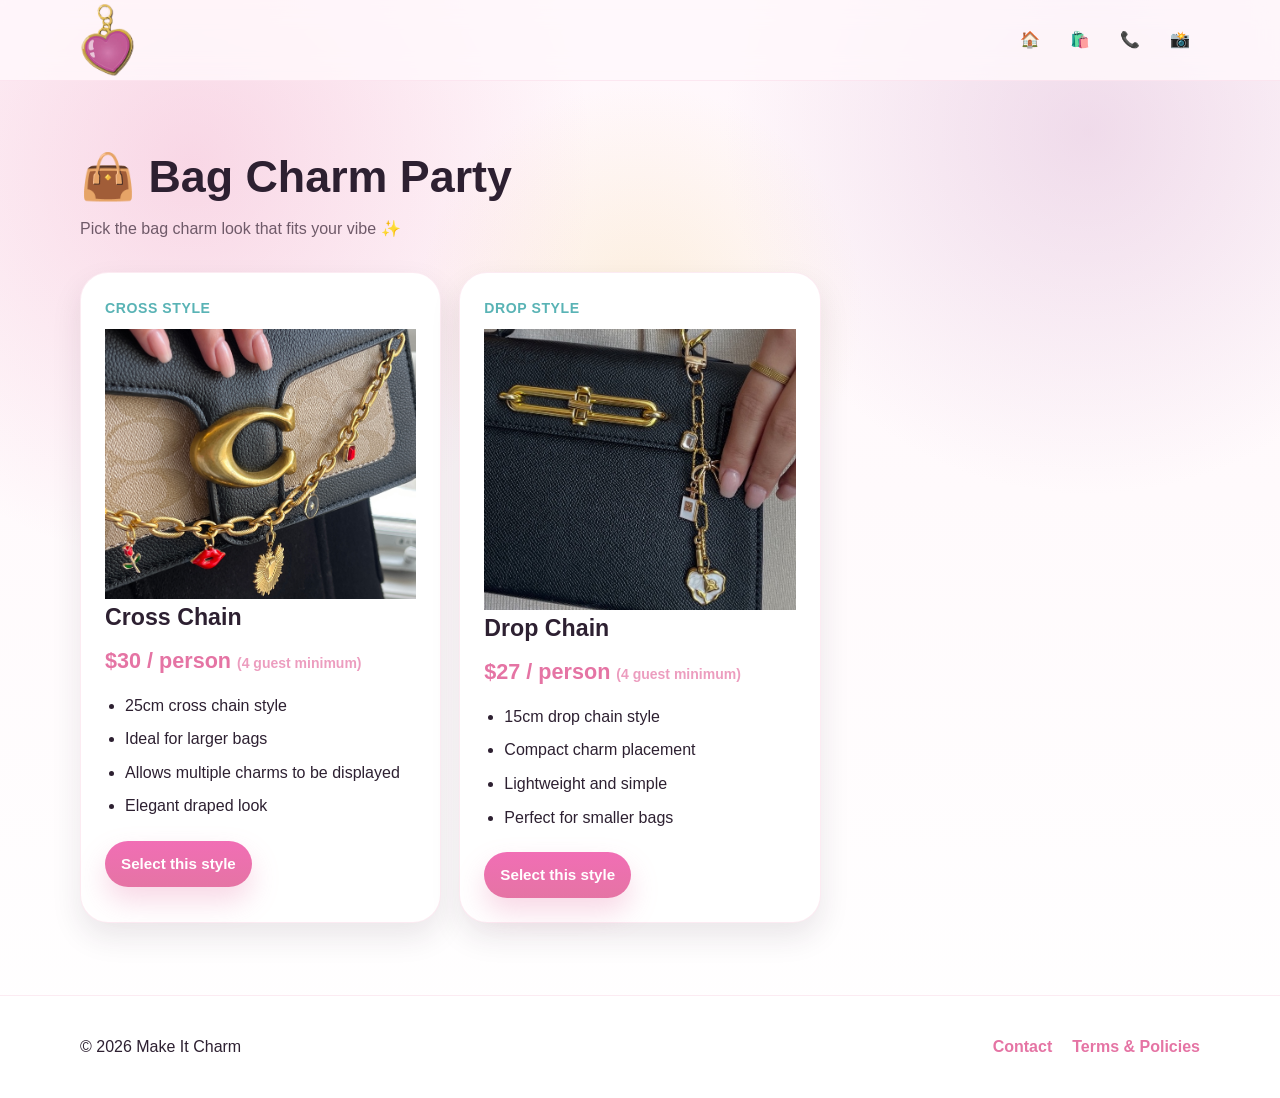
==== commit 25ca2842: "changes" ====
--- a/bagcharm.html
+++ b/bagcharm.html
@@ -42,7 +42,7 @@
               <p class="package-mini-tag">Cross style</p>
               <img src="images/CrossChain.JPG" alt="Cross chain bag charm style" class="chain-image" />
               <h3>Cross Chain</h3>
-              <p class="package-price">25cm</p>
+              <p class="package-price">$30 / person <span style="font-size:14px; opacity:0.7;">(4 guest minimum)</span></p>
               <ul class="list">
                 <li>25cm cross chain style</li>
                 <li>Ideal for larger bags</li>
@@ -56,7 +56,7 @@
               <p class="package-mini-tag">Drop style</p>
               <img src="images/DropChain.jpeg" alt="Drop chain bag charm style" class="chain-image" />
               <h3>Drop Chain</h3>
-              <p class="package-price">15cm</p>
+              <p class="package-price">$27 / person <span style="font-size:14px; opacity:0.7;">(4 guest minimum)</span></p>
               <ul class="list">
                 <li>15cm drop chain style</li>
                 <li>Compact charm placement</li>
--- a/styles.css
+++ b/styles.css
@@ -615,7 +615,7 @@
 @media (max-width: 900px) {
   .steps,
   .card-row {
-  grid-template-columns: repeat(2, minmax(0, 1fr));
+  grid-template-columns: repeat(1, minmax(0, 1fr));
   gap: 14px;  }
 
   .featured-card {
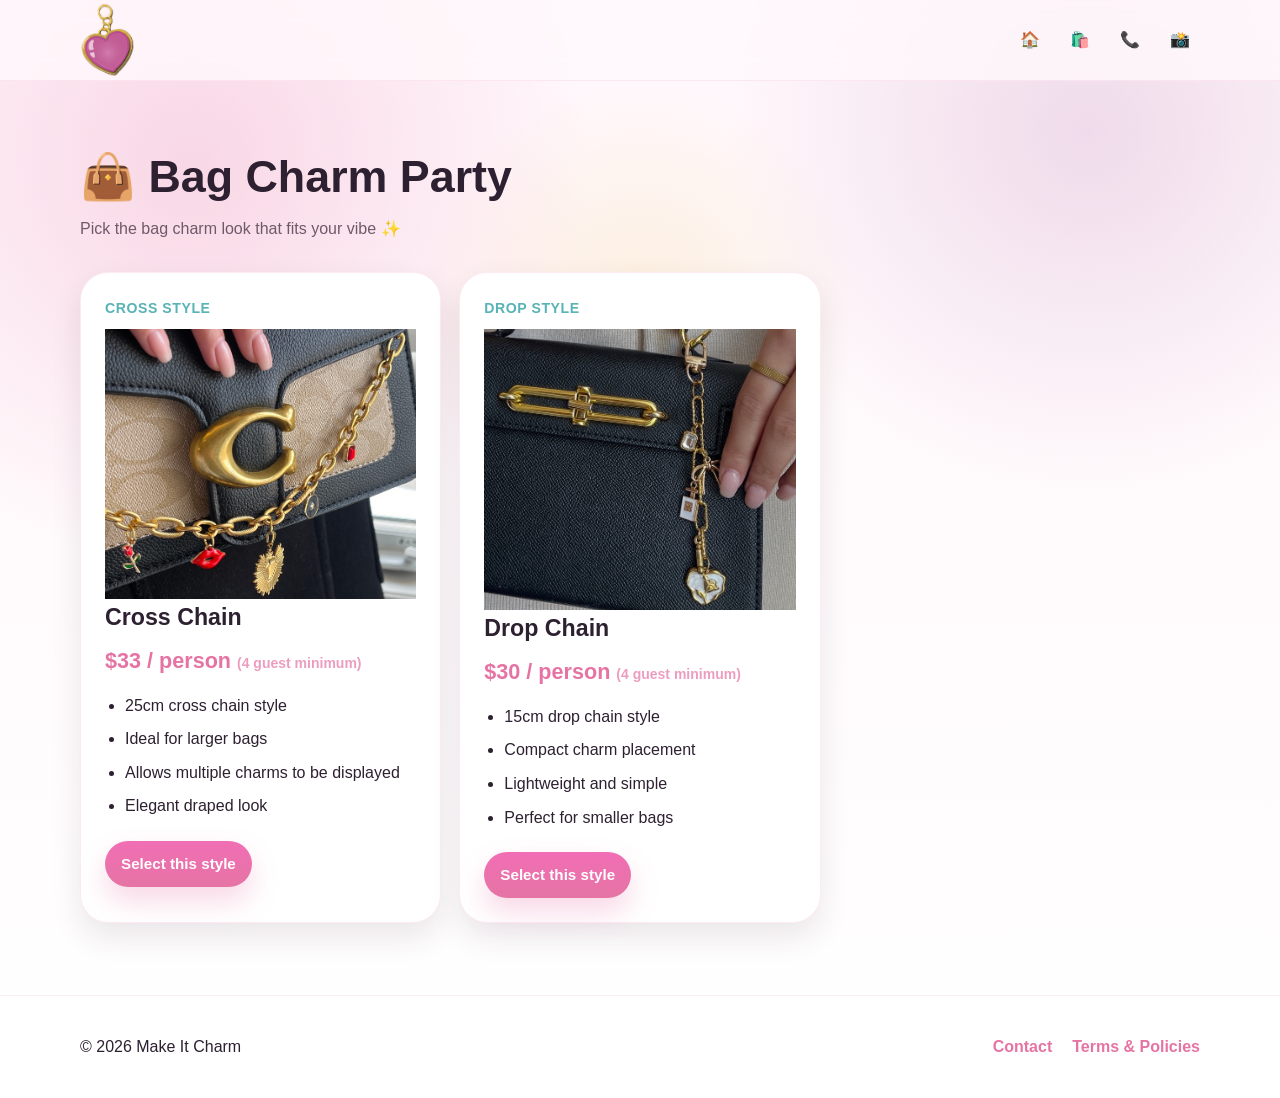
==== commit 43d67383: "price changes" ====
--- a/bagcharm.html
+++ b/bagcharm.html
@@ -42,7 +42,7 @@
               <p class="package-mini-tag">Cross style</p>
               <img src="images/CrossChain.JPG" alt="Cross chain bag charm style" class="chain-image" />
               <h3>Cross Chain</h3>
-              <p class="package-price">$30 / person <span style="font-size:14px; opacity:0.7;">(4 guest minimum)</span></p>
+              <p class="package-price">$33 / person <span style="font-size:14px; opacity:0.7;">(4 guest minimum)</span></p>
               <ul class="list">
                 <li>25cm cross chain style</li>
                 <li>Ideal for larger bags</li>
@@ -56,7 +56,7 @@
               <p class="package-mini-tag">Drop style</p>
               <img src="images/DropChain.jpeg" alt="Drop chain bag charm style" class="chain-image" />
               <h3>Drop Chain</h3>
-              <p class="package-price">$27 / person <span style="font-size:14px; opacity:0.7;">(4 guest minimum)</span></p>
+              <p class="package-price">$30 / person <span style="font-size:14px; opacity:0.7;">(4 guest minimum)</span></p>
               <ul class="list">
                 <li>15cm drop chain style</li>
                 <li>Compact charm placement</li>
